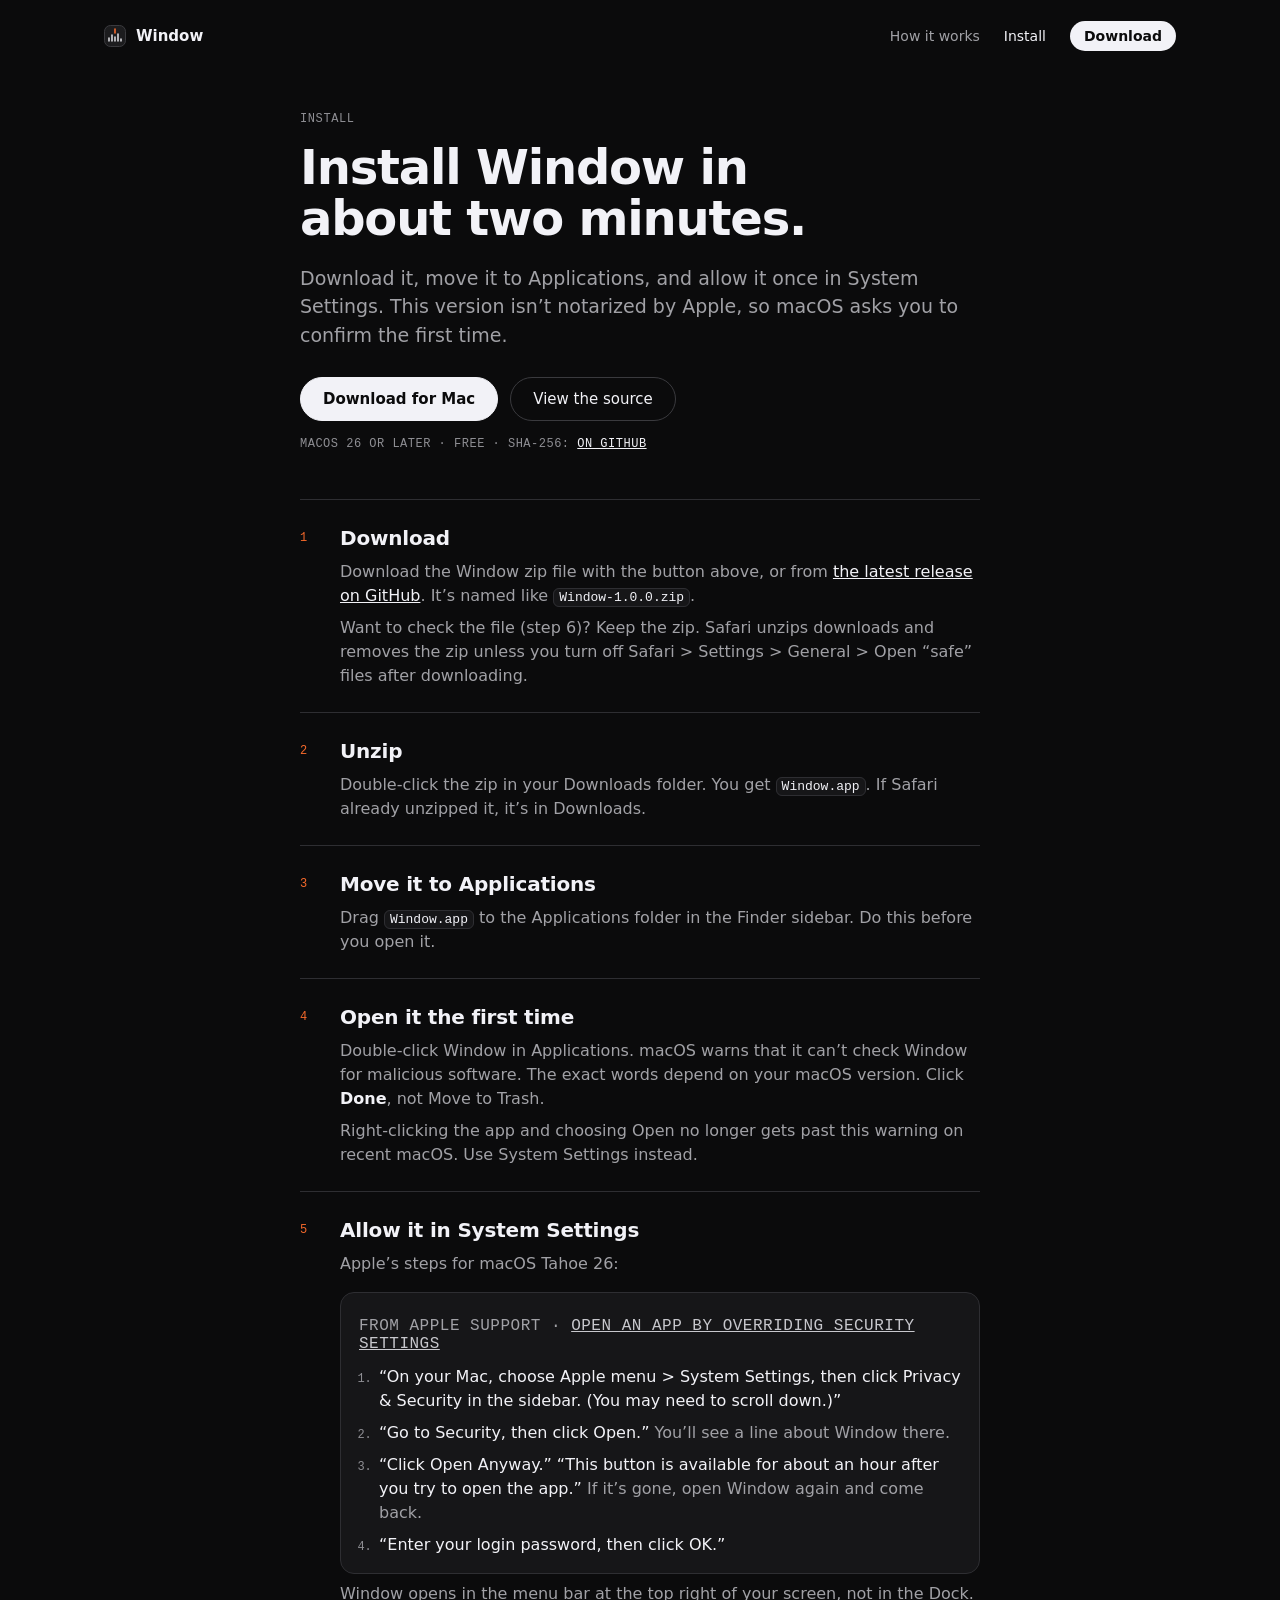
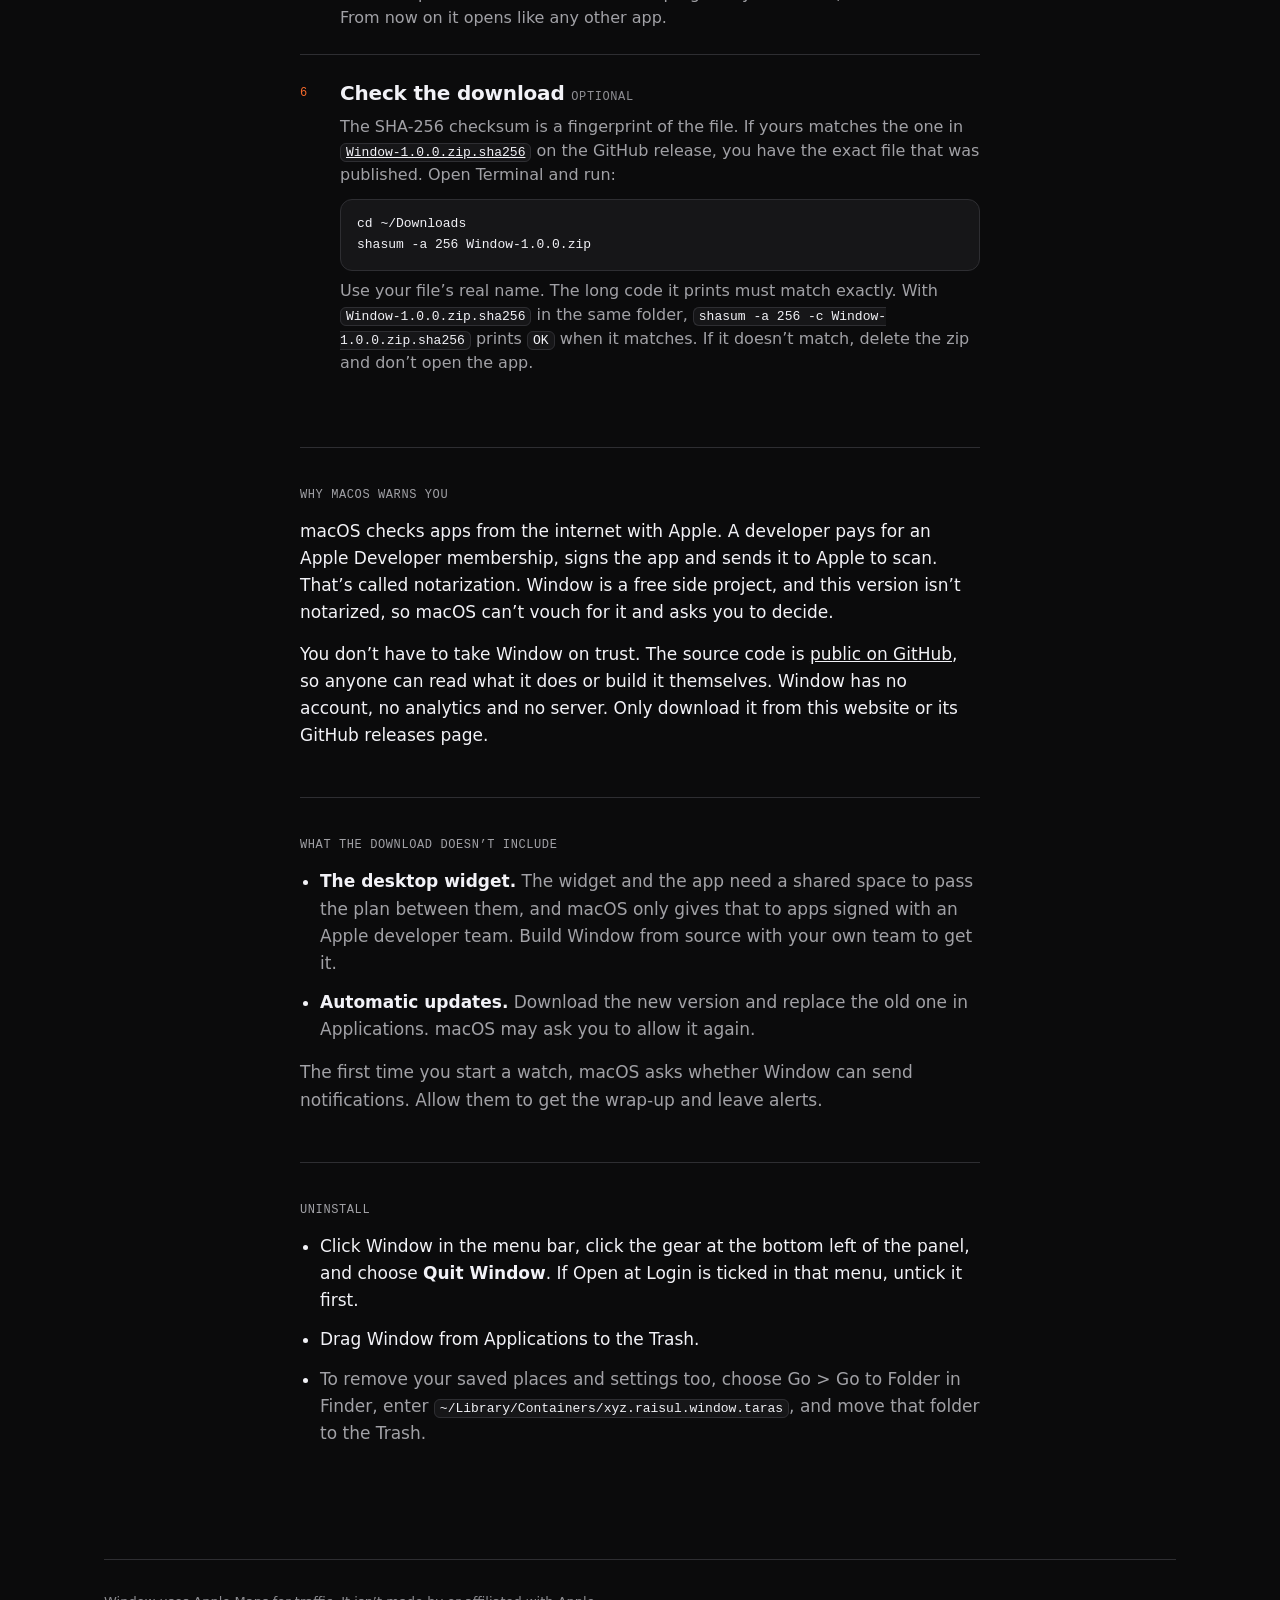
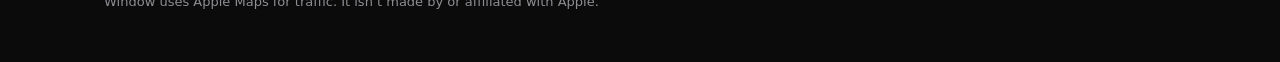
==== site/install.html @ bc13ca75 "Window 1.0.0" ====
<!doctype html>
<html lang="en">
<head>
<meta charset="utf-8">
<meta name="viewport" content="width=device-width, initial-scale=1">
<title>Install Window</title>
<meta name="description" content="How to install Window, a free Mac menu bar app: download, move it to Applications, and allow it once in System Settings.">
<meta name="color-scheme" content="dark">
<meta name="theme-color" content="#0B0B0C">
<link rel="icon" href="data:image/svg+xml,%3Csvg xmlns='http://www.w3.org/2000/svg' viewBox='0 0 22 22'%3E%3Crect x='.5' y='.5' width='21' height='21' rx='6' fill='%231C1C1E'/%3E%3Cpath d='M5 16v-3M8 16v-6M11 16v-4M14 16v-7M17 16v-2' stroke='%23F2F2F7' stroke-width='1.4' stroke-linecap='round'/%3E%3Cpath d='M11 4v4' stroke='%23F5692B' stroke-width='1.6' stroke-linecap='round'/%3E%3C/svg%3E">
<style>
:root{--bg:#0B0B0C;--ink:#F2F2F7;--soft:#A1A1A6;--line:#2E2E32;--edge:#3A3A3E;--card:#161618;--accent:#F5692B;--mono:ui-monospace,"SF Mono",Menlo,Consolas,monospace}
*{box-sizing:border-box}
html{background:var(--bg);-webkit-text-size-adjust:100%}
body{margin:0;background:var(--bg);color:var(--ink);font-family:-apple-system,BlinkMacSystemFont,"SF Pro Display","Helvetica Neue",system-ui,sans-serif;-webkit-font-smoothing:antialiased;line-height:1.5}
a{color:var(--ink)}
a:focus-visible{outline:2px solid var(--accent);outline-offset:3px}
h1,h2{text-wrap:balance;margin:0}
p{margin:0}
.wrap{max-width:1120px;margin:0 auto;padding:0 24px}
.preview{background:#2A1A10;color:#F5B48F;font:500 12px/1.4 var(--mono);letter-spacing:.3px;text-align:center;padding:8px 16px}
nav{display:flex;justify-content:space-between;align-items:center;height:72px}
.brand{display:flex;align-items:center;gap:10px;text-decoration:none;font-size:15px;font-weight:600}
.navlinks{display:flex;gap:24px;font-size:14px;align-items:center}
.navlinks a{text-decoration:none;color:var(--soft)}
.navlinks a:hover,.navlinks a[aria-current]{color:var(--ink)}
.navlinks .navpill{height:30px;display:inline-flex;align-items:center;padding:0 14px;border-radius:15px;background:var(--ink);color:var(--bg);font-weight:600}.navlinks .navpill:hover{color:var(--bg);background:#fff}
.eyebrow{font:500 12px var(--mono);letter-spacing:.6px;color:#8E8E93}
.page{max-width:680px;margin:0 auto}
.intro{padding:40px 0 48px}
.intro h1{margin-top:16px;font-size:48px;line-height:1.06;font-weight:600;letter-spacing:-1.2px}
.lede{margin-top:20px;font-size:19px;color:var(--soft)}
.fine{margin-top:16px;font:500 12px var(--mono);letter-spacing:.5px;color:#8E8E93}
.fine span{white-space:nowrap}
.ctas{display:flex;gap:12px;flex-wrap:wrap;margin-top:28px}
.btn{display:inline-flex;align-items:center;justify-content:center;height:44px;padding:0 22px;border-radius:22px;font-size:15px;font-weight:500;text-decoration:none;border:1px solid var(--edge);color:var(--ink)}
.btn.primary{background:var(--ink);color:var(--bg);border-color:var(--ink);font-weight:600}
.btn:hover{border-color:#5A5A5F}.btn.primary:hover{background:#FFFFFF}
.steps{list-style:none;margin:0;padding:0}
.steps>li{display:grid;grid-template-columns:40px minmax(0,1fr);padding:24px 0;border-top:1px solid var(--line)}
.n{font:500 12px/28px var(--mono);color:var(--accent)}
.steps h2{font-size:20px;line-height:28px;font-weight:600;letter-spacing:-.2px}
.steps p,.steps li li{font-size:16px;color:var(--soft)}
.steps p{margin-top:8px}
.steps strong{color:var(--ink);font-weight:600}
.apple{margin:16px 0 0;padding:16px 18px;border-radius:14px;background:var(--card);border:1px solid var(--line)}
.apple ol{margin:12px 0 0;padding-left:20px}
.apple li{margin-top:8px}
.apple li::marker{font:500 12px var(--mono);color:#8E8E93}
.apple q{color:var(--ink)}
.src{font:500 11px var(--mono);letter-spacing:.5px;color:#8E8E93}
.src a{color:#C7C7CC}
code{font:13px var(--mono);color:var(--ink);background:var(--card);border:1px solid var(--line);border-radius:6px;padding:1px 5px;overflow-wrap:anywhere}
pre{margin:12px 0 0;padding:14px 16px;border-radius:12px;background:var(--card);border:1px solid var(--line);overflow-x:auto}
pre code{background:none;border:0;padding:0;font-size:13px;line-height:1.6}
.ph{font:500 12px var(--mono);color:#F5B48F}
.fine .ph{white-space:normal;overflow-wrap:anywhere}
section.more{padding:40px 0 0;border-top:1px solid var(--line)}
section.more h2{font:500 12px var(--mono);letter-spacing:.6px;color:var(--soft);margin-bottom:16px}
section.more p{font-size:17px;line-height:1.6}
section.more p+p{margin-top:14px}
section.more ul{margin:0;padding-left:20px;font-size:17px;line-height:1.6}
section.more li+li{margin-top:12px}
section.more .soft{color:var(--soft)}
.sections{display:grid;gap:48px;padding:48px 0 112px}
footer{padding:32px 0 48px;font-size:13px;color:#8E8E93;border-top:1px solid var(--line)}
@media (max-width:640px){
  .wrap{padding:0 16px}
  .intro{padding:32px 0 40px}
  .intro h1{font-size:36px;letter-spacing:-.8px}
  .lede{font-size:17px}
  .navlinks{gap:16px}.navlinks a:not(.navpill){display:none}
  .ctas{flex-direction:column;align-items:stretch}
  .steps>li{grid-template-columns:32px minmax(0,1fr)}
  .preview{font-size:11px}
  .sections{padding-bottom:80px}
}
</style>
</head>
<body>
<div class="wrap">
  <nav aria-label="Main">
    <a class="brand" href="/window">
      <svg width="22" height="22" viewBox="0 0 22 22" aria-hidden="true"><rect x=".5" y=".5" width="21" height="21" rx="6" fill="#1C1C1E" stroke="#3A3A3E"/><path d="M5 16v-3M8 16v-6M11 16v-4M14 16v-7M17 16v-2" stroke="#F2F2F7" stroke-width="1.4" stroke-linecap="round"/><path d="M11 4v4" stroke="#F5692B" stroke-width="1.6" stroke-linecap="round"/></svg>
      Window
    </a>
    <div class="navlinks"><a href="/window#how">How it works</a><a href="/window/install" aria-current="page">Install</a><a class="navpill" href="#download">Download</a></div>
  </nav>

  <main class="page">
    <header class="intro">
      <p class="eyebrow">INSTALL</p>
      <h1>Install Window in about two minutes.</h1>
      <p class="lede">Download it, move it to Applications, and allow it once in System Settings. This version isn’t notarized by Apple, so macOS asks you to confirm the first time.</p>
      <div class="ctas" id="download">
        <a class="btn primary" href="https://github.com/raisulchowdhury/window/releases/latest/download/Window-1.0.0.zip">Download for Mac</a>
        <a class="btn" href="https://github.com/raisulchowdhury/window">View the source</a>
      </div>
      <p class="fine"><span>MACOS 26 OR LATER</span> · <span>FREE</span> · <span>SHA-256: <a href="https://github.com/raisulchowdhury/window/releases/latest/download/Window-1.0.0.zip.sha256">ON GITHUB</a></span></p>
    </header>

    <ol class="steps">
      <li><span class="n">1</span><div>
        <h2>Download</h2>
        <p>Download the Window zip file with the button above, or from <a href="https://github.com/raisulchowdhury/window/releases/latest">the latest release on GitHub</a>. It’s named like <code>Window-1.0.0.zip</code>.</p>
        <p>Want to check the file (step 6)? Keep the zip. Safari unzips downloads and removes the zip unless you turn off Safari&nbsp;&gt; Settings&nbsp;&gt; General&nbsp;&gt; Open “safe” files after downloading.</p>
      </div></li>
      <li><span class="n">2</span><div>
        <h2>Unzip</h2>
        <p>Double-click the zip in your Downloads folder. You get <code>Window.app</code>. If Safari already unzipped it, it’s in Downloads.</p>
      </div></li>
      <li><span class="n">3</span><div>
        <h2>Move it to Applications</h2>
        <p>Drag <code>Window.app</code> to the Applications folder in the Finder sidebar. Do this before you open it.</p>
      </div></li>
      <li><span class="n">4</span><div>
        <h2>Open it the first time</h2>
        <p>Double-click Window in Applications. macOS warns that it can’t check Window for malicious software. The exact words depend on your macOS version. Click <strong>Done</strong>, not Move to Trash.</p>
        <p>Right-clicking the app and choosing Open no longer gets past this warning on recent macOS. Use System Settings instead.</p>
      </div></li>
      <li><span class="n">5</span><div>
        <h2>Allow it in System Settings</h2>
        <p>Apple’s steps for macOS Tahoe 26:</p>
        <div class="apple">
          <p class="src">FROM APPLE SUPPORT · <a href="https://support.apple.com/guide/mac-help/mh40617/26/mac/26">OPEN AN APP BY OVERRIDING SECURITY SETTINGS</a></p>
          <ol>
            <li><q>On your Mac, choose Apple menu &gt; System Settings, then click Privacy &amp; Security in the sidebar. (You may need to scroll down.)</q></li>
            <li><q>Go to Security, then click Open.</q> You’ll see a line about Window there.</li>
            <li><q>Click Open Anyway.</q> <q>This button is available for about an hour after you try to open the app.</q> If it’s gone, open Window again and come back.</li>
            <li><q>Enter your login password, then click OK.</q></li>
          </ol>
        </div>
        <p>Window opens in the menu bar at the top right of your screen, not in the Dock. From now on it opens like any other app.</p>
      </div></li>
      <li><span class="n">6</span><div>
        <h2>Check the download <span class="eyebrow">OPTIONAL</span></h2>
        <p>The SHA-256 checksum is a fingerprint of the file. If yours matches the one in <a href="https://github.com/raisulchowdhury/window/releases/latest/download/Window-1.0.0.zip.sha256"><code>Window-1.0.0.zip.sha256</code></a> on the GitHub release, you have the exact file that was published. Open Terminal and run:</p>
        <pre><code>cd ~/Downloads
shasum -a 256 Window-1.0.0.zip</code></pre>
        <p>Use your file’s real name. The long code it prints must match exactly. With <code>Window-1.0.0.zip.sha256</code> in the same folder, <code>shasum -a 256 -c Window-1.0.0.zip.sha256</code> prints <code>OK</code> when it matches. If it doesn’t match, delete the zip and don’t open the app.</p>
      </div></li>
    </ol>

    <div class="sections">
      <section class="more" aria-labelledby="why-h">
        <h2 id="why-h">WHY MACOS WARNS YOU</h2>
        <p>macOS checks apps from the internet with Apple. A developer pays for an Apple Developer membership, signs the app and sends it to Apple to scan. That’s called notarization. Window is a free side project, and this version isn’t notarized, so macOS can’t vouch for it and asks you to decide.</p>
        <p>You don’t have to take Window on trust. The source code is <a href="https://github.com/raisulchowdhury/window">public on GitHub</a>, so anyone can read what it does or build it themselves. Window has no account, no analytics and no server. Only download it from this website or its GitHub releases page.</p>
      </section>

      <section class="more" aria-labelledby="diff-h">
        <h2 id="diff-h">WHAT THE DOWNLOAD DOESN’T INCLUDE</h2>
        <ul>
          <li><strong>The desktop widget.</strong> <span class="soft">The widget and the app need a shared space to pass the plan between them, and macOS only gives that to apps signed with an Apple developer team. Build Window from source with your own team to get it.</span></li>
          <li><strong>Automatic updates.</strong> <span class="soft">Download the new version and replace the old one in Applications. macOS may ask you to allow it again.</span></li>
        </ul>
        <p class="soft" style="margin-top:16px">The first time you start a watch, macOS asks whether Window can send notifications. Allow them to get the wrap-up and leave alerts.</p>
      </section>

      <section class="more" aria-labelledby="rm-h">
        <h2 id="rm-h">UNINSTALL</h2>
        <ul>
          <li>Click Window in the menu bar, click the gear at the bottom left of the panel, and choose <strong>Quit Window</strong>. If Open at Login is ticked in that menu, untick it first.</li>
          <li>Drag Window from Applications to the Trash.</li>
          <li><span class="soft">To remove your saved places and settings too, choose Go&nbsp;&gt; Go to Folder in Finder, enter</span> <code>~/Library/Containers/xyz.raisul.window.taras</code><span class="soft">, and move that folder to the Trash.</span></li>
        </ul>
      </section>
    </div>
  </main>

  <footer>Window uses Apple Maps for traffic. It isn’t made by or affiliated with Apple.</footer>
</div>
</body>
</html>
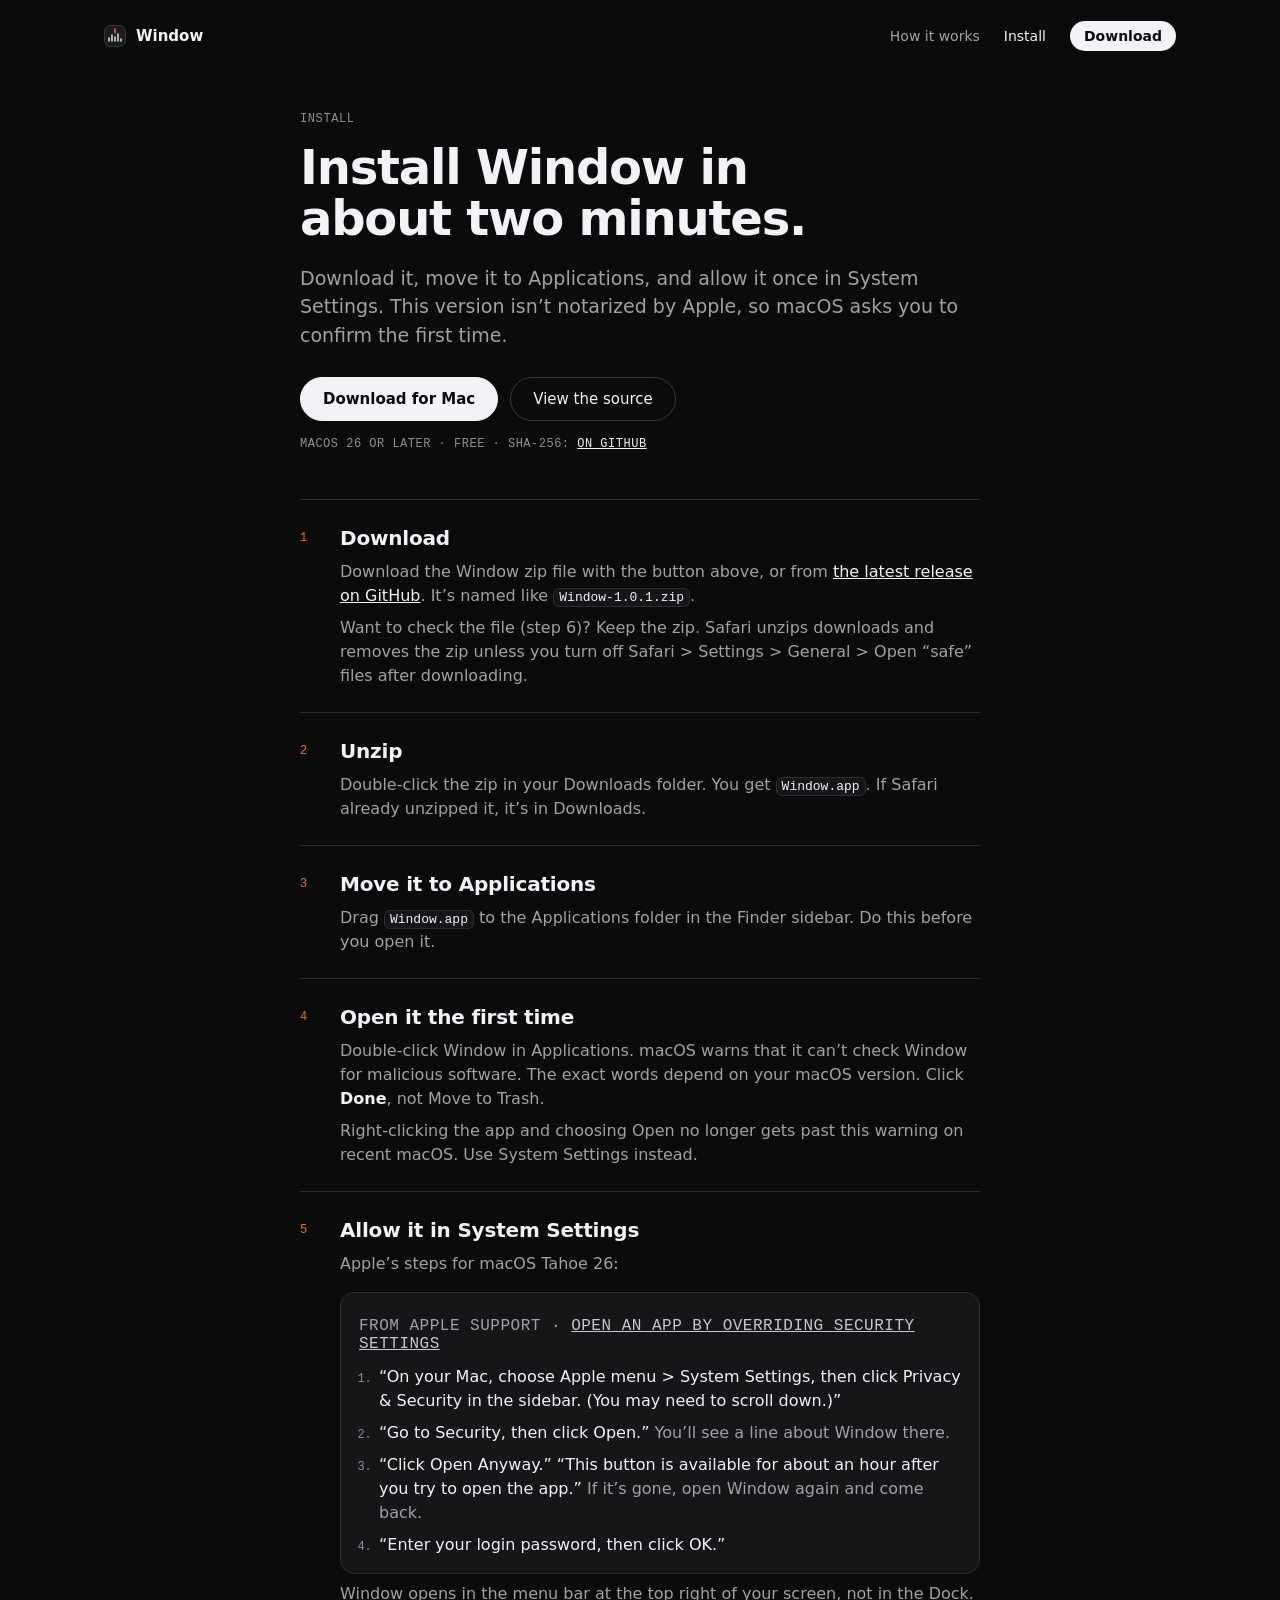
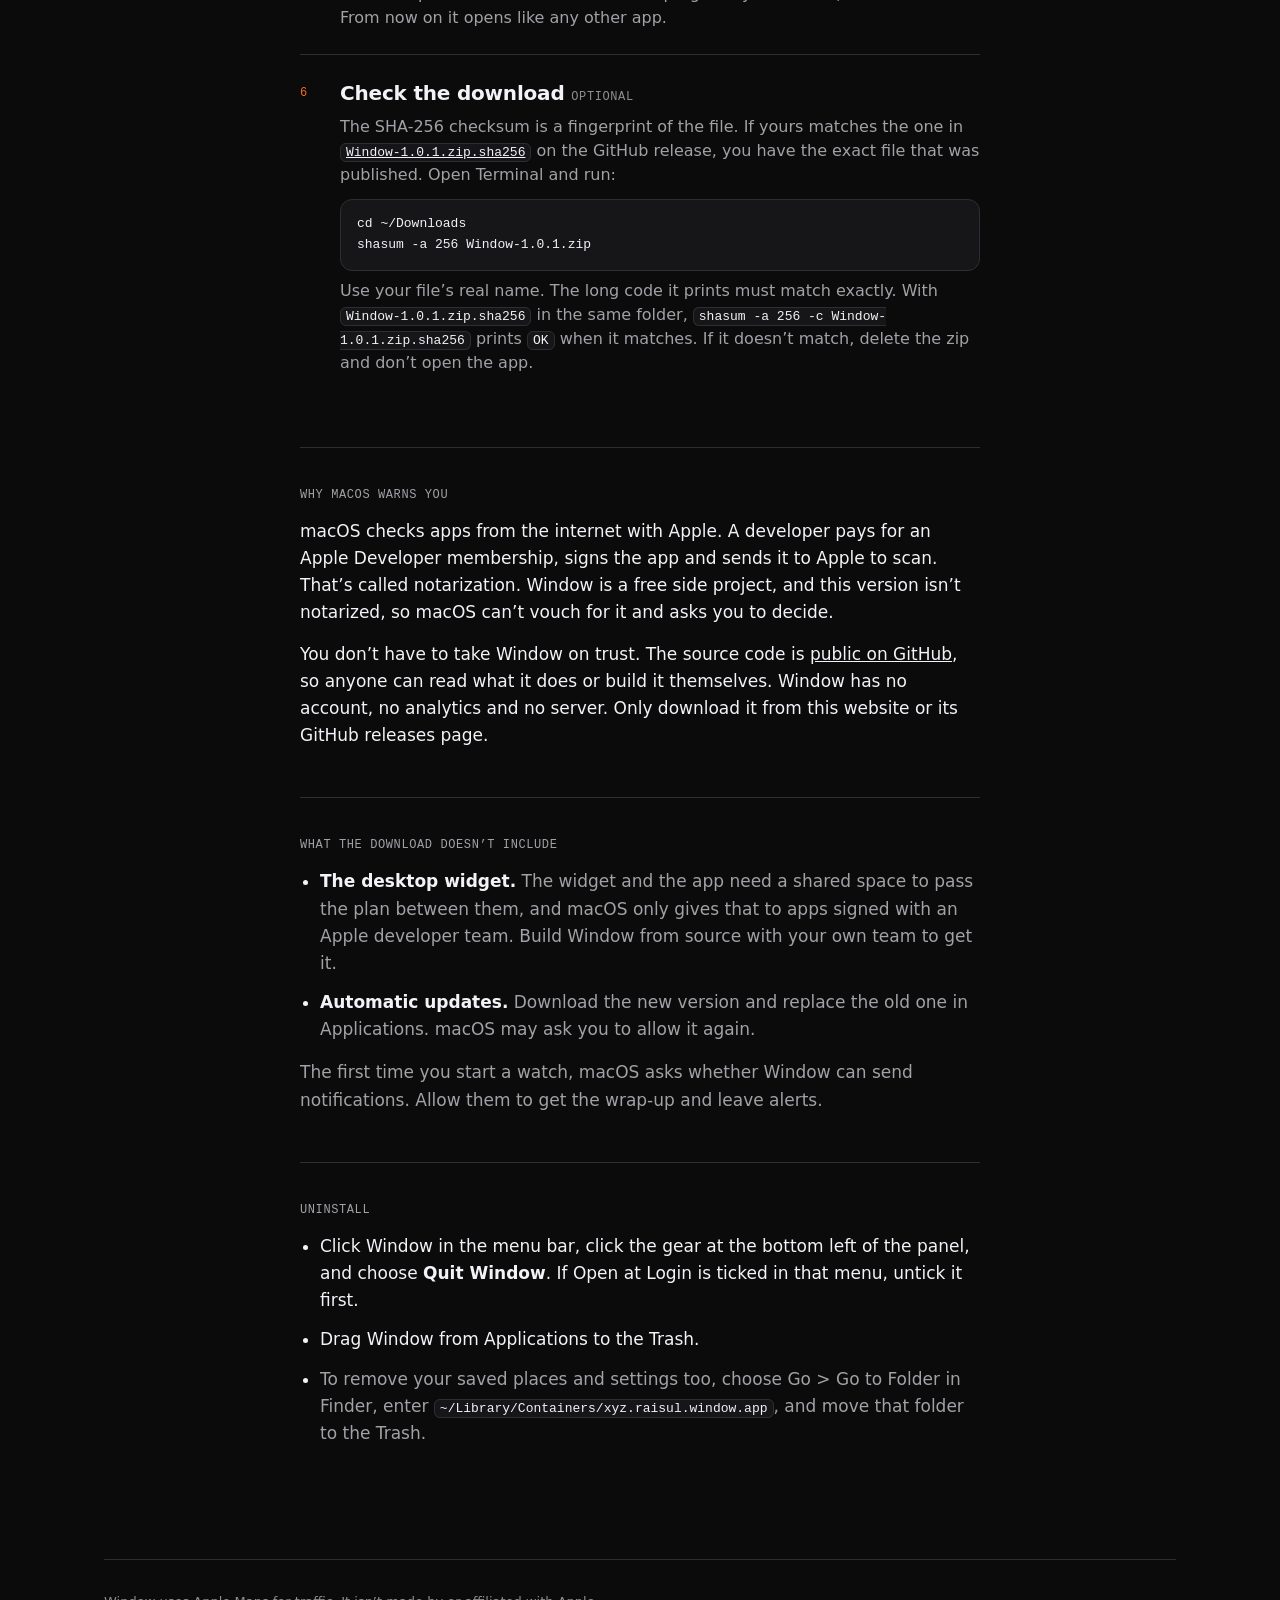
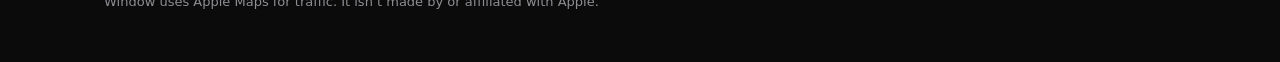
==== commit 8ecb6eb6: "Window 1.0.1" ====
--- a/site/install.html
+++ b/site/install.html
@@ -5,6 +5,7 @@
 <meta name="viewport" content="width=device-width, initial-scale=1">
 <title>Install Window</title>
 <meta name="description" content="How to install Window, a free Mac menu bar app: download, move it to Applications, and allow it once in System Settings.">
+<link rel="canonical" href="https://raisul.xyz/window/install">
 <meta name="color-scheme" content="dark">
 <meta name="theme-color" content="#0B0B0C">
 <link rel="icon" href="data:image/svg+xml,%3Csvg xmlns='http://www.w3.org/2000/svg' viewBox='0 0 22 22'%3E%3Crect x='.5' y='.5' width='21' height='21' rx='6' fill='%231C1C1E'/%3E%3Cpath d='M5 16v-3M8 16v-6M11 16v-4M14 16v-7M17 16v-2' stroke='%23F2F2F7' stroke-width='1.4' stroke-linecap='round'/%3E%3Cpath d='M11 4v4' stroke='%23F5692B' stroke-width='1.6' stroke-linecap='round'/%3E%3C/svg%3E">
@@ -93,16 +94,16 @@
       <h1>Install Window in about two minutes.</h1>
       <p class="lede">Download it, move it to Applications, and allow it once in System Settings. This version isn’t notarized by Apple, so macOS asks you to confirm the first time.</p>
       <div class="ctas" id="download">
-        <a class="btn primary" href="https://github.com/raisulchowdhury/window/releases/latest/download/Window-1.0.0.zip">Download for Mac</a>
+        <a class="btn primary" href="https://github.com/raisulchowdhury/window/releases/latest/download/Window-1.0.1.zip">Download for Mac</a>
         <a class="btn" href="https://github.com/raisulchowdhury/window">View the source</a>
       </div>
-      <p class="fine"><span>MACOS 26 OR LATER</span> · <span>FREE</span> · <span>SHA-256: <a href="https://github.com/raisulchowdhury/window/releases/latest/download/Window-1.0.0.zip.sha256">ON GITHUB</a></span></p>
+      <p class="fine"><span>MACOS 26 OR LATER</span> · <span>FREE</span> · <span>SHA-256: <a href="https://github.com/raisulchowdhury/window/releases/latest/download/Window-1.0.1.zip.sha256">ON GITHUB</a></span></p>
     </header>
 
     <ol class="steps">
       <li><span class="n">1</span><div>
         <h2>Download</h2>
-        <p>Download the Window zip file with the button above, or from <a href="https://github.com/raisulchowdhury/window/releases/latest">the latest release on GitHub</a>. It’s named like <code>Window-1.0.0.zip</code>.</p>
+        <p>Download the Window zip file with the button above, or from <a href="https://github.com/raisulchowdhury/window/releases/latest">the latest release on GitHub</a>. It’s named like <code>Window-1.0.1.zip</code>.</p>
         <p>Want to check the file (step 6)? Keep the zip. Safari unzips downloads and removes the zip unless you turn off Safari&nbsp;&gt; Settings&nbsp;&gt; General&nbsp;&gt; Open “safe” files after downloading.</p>
       </div></li>
       <li><span class="n">2</span><div>
@@ -134,10 +135,10 @@
       </div></li>
       <li><span class="n">6</span><div>
         <h2>Check the download <span class="eyebrow">OPTIONAL</span></h2>
-        <p>The SHA-256 checksum is a fingerprint of the file. If yours matches the one in <a href="https://github.com/raisulchowdhury/window/releases/latest/download/Window-1.0.0.zip.sha256"><code>Window-1.0.0.zip.sha256</code></a> on the GitHub release, you have the exact file that was published. Open Terminal and run:</p>
+        <p>The SHA-256 checksum is a fingerprint of the file. If yours matches the one in <a href="https://github.com/raisulchowdhury/window/releases/latest/download/Window-1.0.1.zip.sha256"><code>Window-1.0.1.zip.sha256</code></a> on the GitHub release, you have the exact file that was published. Open Terminal and run:</p>
         <pre><code>cd ~/Downloads
-shasum -a 256 Window-1.0.0.zip</code></pre>
-        <p>Use your file’s real name. The long code it prints must match exactly. With <code>Window-1.0.0.zip.sha256</code> in the same folder, <code>shasum -a 256 -c Window-1.0.0.zip.sha256</code> prints <code>OK</code> when it matches. If it doesn’t match, delete the zip and don’t open the app.</p>
+shasum -a 256 Window-1.0.1.zip</code></pre>
+        <p>Use your file’s real name. The long code it prints must match exactly. With <code>Window-1.0.1.zip.sha256</code> in the same folder, <code>shasum -a 256 -c Window-1.0.1.zip.sha256</code> prints <code>OK</code> when it matches. If it doesn’t match, delete the zip and don’t open the app.</p>
       </div></li>
     </ol>
 
@@ -162,7 +163,7 @@
         <ul>
           <li>Click Window in the menu bar, click the gear at the bottom left of the panel, and choose <strong>Quit Window</strong>. If Open at Login is ticked in that menu, untick it first.</li>
           <li>Drag Window from Applications to the Trash.</li>
-          <li><span class="soft">To remove your saved places and settings too, choose Go&nbsp;&gt; Go to Folder in Finder, enter</span> <code>~/Library/Containers/xyz.raisul.window.taras</code><span class="soft">, and move that folder to the Trash.</span></li>
+          <li><span class="soft">To remove your saved places and settings too, choose Go&nbsp;&gt; Go to Folder in Finder, enter</span> <code>~/Library/Containers/xyz.raisul.window.app</code><span class="soft">, and move that folder to the Trash.</span></li>
         </ul>
       </section>
     </div>
